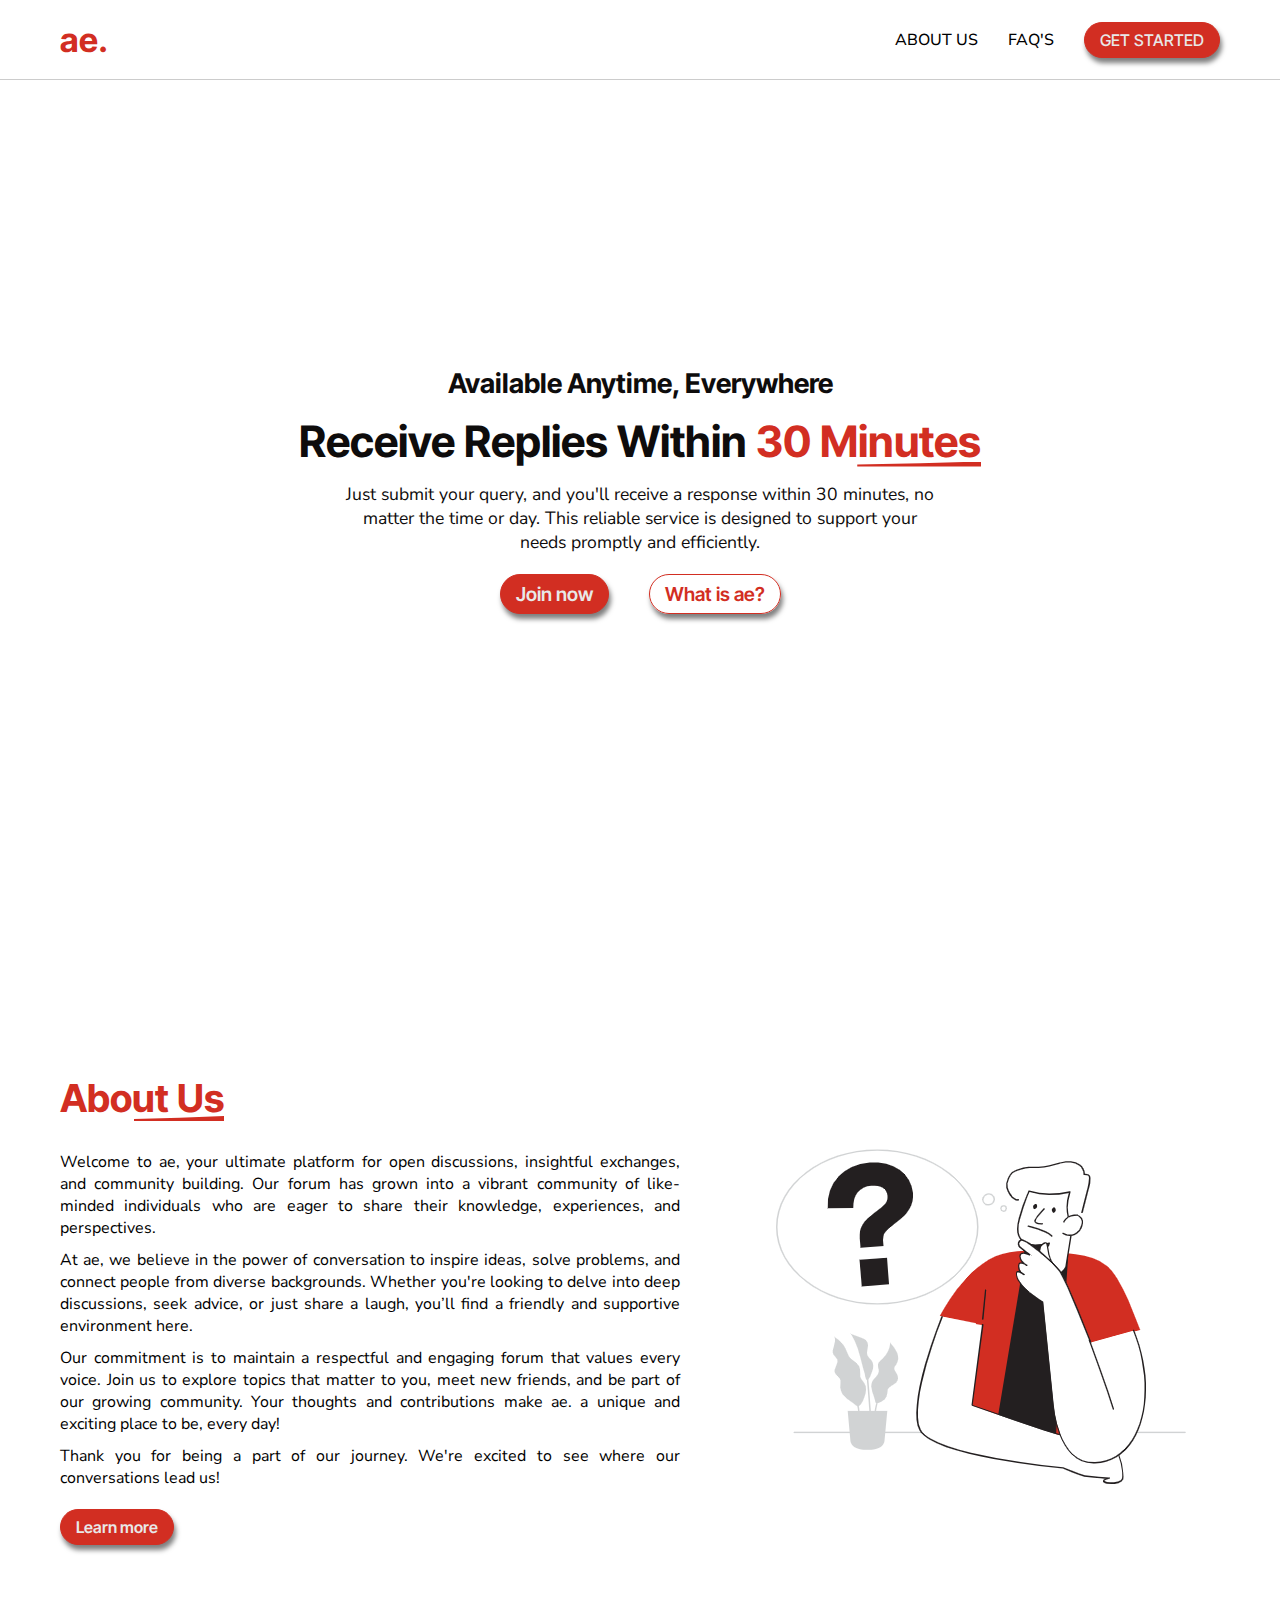
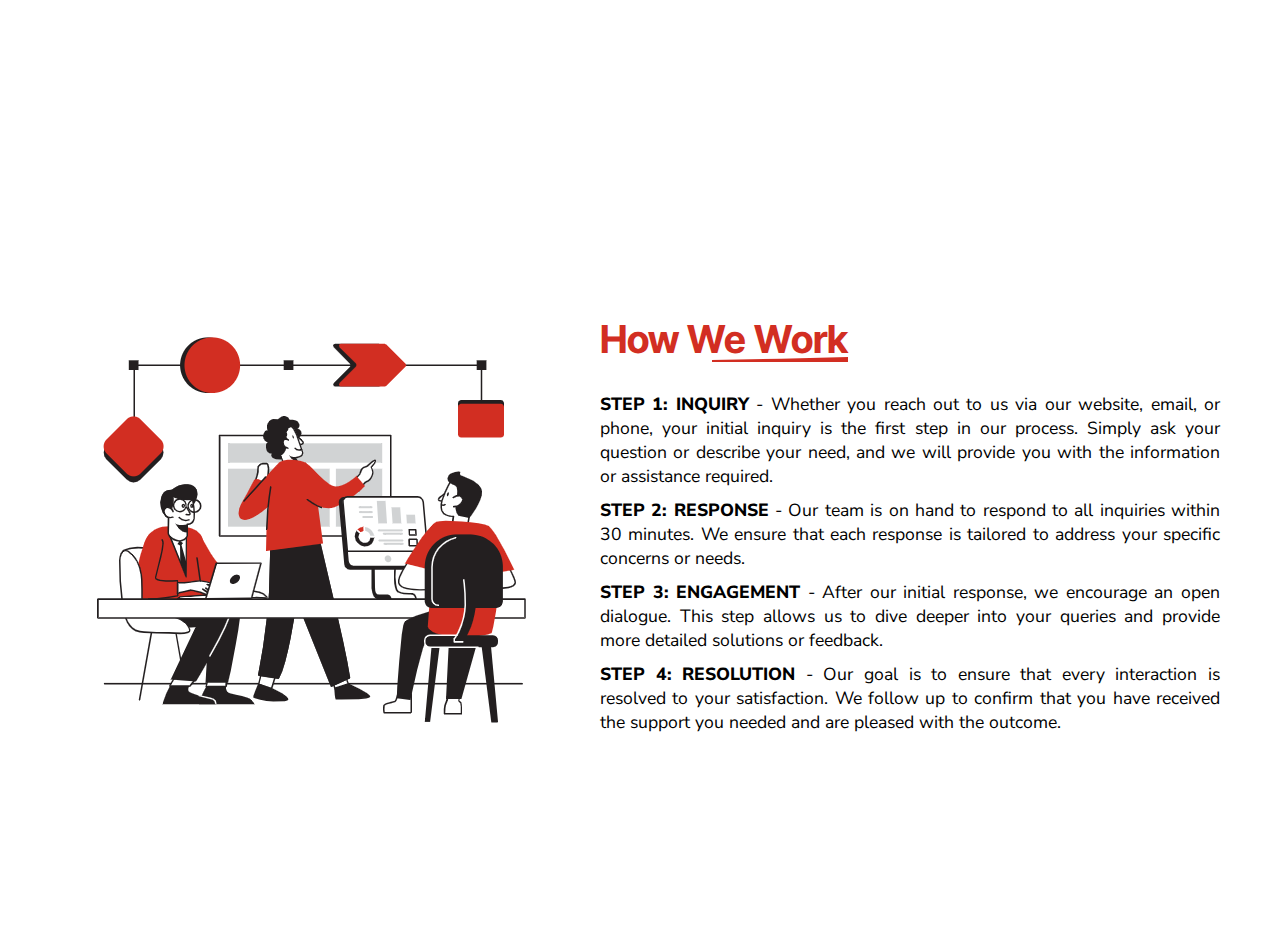
==== index.html @ 6aecea2d "Project Initialized" ====
<!DOCTYPE html>
<html lang="en">

<head>
    <meta charset="UTF-8">
    <meta http-equiv="X-UA-Compatible" content="IE=edge">
    <meta name="viewport" content="width=device-width, initial-scale=1.0">
    <title>Available Anytime - Everywhere</title>
    <link rel="stylesheet" href="assets/css/style.css">
</head>

<body>
    <nav>
        <div class="logo">ae.</div>
        <ul class="menu">
            <li><a href="about.html">About us</a></li>
            <li><a href="faq.html">FAQ's</a></li>
            <li class="btn default-btn"><a href="faq.html">Get Started</a></li>
        </ul>
    </nav>
    <div class="hero">
        <h3>Available Anytime, Everywhere</h3>
        <h2>Receive Replies Within <span class="mark">30 Minutes</span></h2>
        <p>Just submit your query, and you'll receive a response
            within 30 minutes, no matter the time or day. This reliable service is designed to support your needs
            promptly and efficiently.</p>
        <div class="buttons">
            <a href="#" class="btn default-btn">Join now</a>
            <a href="#" class="btn outline-btn">What is ae?</a>
        </div>

    </div>

    <div class="who-we-are">
        <div class="content">
            <h2><span class="mark">About Us</span></h2>
            <p>Welcome to ae, your ultimate platform for open discussions, insightful exchanges, and community
                building. Our forum has grown into a vibrant community of like-minded individuals who
                are eager to share their knowledge, experiences, and perspectives.</p>
            <p>At ae, we believe in the power of conversation to inspire ideas, solve problems, and connect people from
                diverse backgrounds. Whether you're looking to delve into deep discussions, seek advice, or just share a
                laugh, you’ll find a friendly and supportive environment here.</p>
            <p>Our commitment is to maintain a respectful and engaging forum that values every voice. Join us to explore
                topics that matter to you, meet new friends, and be part of our growing community. Your thoughts and
                contributions make ae. a unique and exciting place to be, every day!</p>
            <p>Thank you for being a part of our journey. We're excited to see where our conversations lead us!</p>
            <a href="" class="btn default-btn">Learn more</a>

        </div>
        <div class="img">
            <img src="assets/images/question.png" alt="">
        </div>
    </div>
    <div class="how-we-work">
        <div class="img">
            <img src="assets/images/work.png" alt="">
        </div>
        <div class="content">
            <h2><span class="mark">How We Work</span></h2>
            <p class="step"><span>Step 1: Inquiry</span> - Whether you reach out to us via our website,
                email, or phone,
                your initial
                inquiry is the first step in our process. Simply ask your question or describe your need, and we will
                provide you with the information or assistance required.</p>
            <p class="step"><span>Step 2: Response</span> - Our team is on hand to respond to all inquiries
                within 30
                minutes. We
                ensure that each response is tailored to address your specific concerns or needs.</p>
            <p class="step"><span>Step 3: Engagement</span> - After our initial response, we encourage an
                open dialogue.
                This step
                allows us to dive deeper into your queries and provide more detailed solutions or feedback.</p>
            <p class="step"><span>Step 4: Resolution</span> - Our goal is to ensure that every interaction
                is resolved
                to your
                satisfaction. We follow up to confirm that you have received the support you needed and are pleased with
                the outcome.</p>


        </div>

    </div>
</body>

</html>

<!--Icons : https://pixels.market/search?search=forum -->
---- assets/css/style.css ----
@import url("https://fonts.googleapis.com/css2?family=Inter+Tight:ital,wght@0,100..900;1,100..900&family=Nunito+Sans:ital,opsz,wght@0,6..12,200..1000;1,6..12,200..1000&display=swap");
* {
  margin: 0;
  padding: 0;
  box-sizing: border-box;
}

body {
  position: relative;
  font-family: "Nunito sans", sans-serif;
}
body::-webkit-scrollbar {
  width: 5px;
}
body::-webkit-scrollbar-track {
  background: #0e0c0c;
  opacity: 0.7;
}
body::-webkit-scrollbar-thumb {
  background: #d22e22;
}
body::-webkit-scrollbar-thumb:hover {
  background: #555;
}

a {
  text-decoration: none;
  color: inherit;
}

ul {
  list-style: none;
}

.mark {
  position: relative;
  color: #d22e22;
}
.mark::before {
  content: "";
  position: absolute;
  bottom: 0;
  width: 55%;
  right: 0;
  height: 5px;
  background-color: #d22e22;
  -webkit-clip-path: polygon(51% 33%, 100% 1%, 100% 100%, 70% 100%, 26% 100%, 0 100%, 0 60%);
          clip-path: polygon(51% 33%, 100% 1%, 100% 100%, 70% 100%, 26% 100%, 0 100%, 0 60%);
}

.btn {
  padding: 7px 15px;
  border: none;
  font-weight: 600;
  font-family: "Inter tight", sans-serif;
  border-radius: 20px;
  border: 1px solid #d22e22;
}
.btn.default-btn {
  background-color: #d22e22;
  box-shadow: 2px 5px 5px rgba(0, 0, 0, 0.5);
  transition: box-shadow 0.3s;
  color: #e8e8e8;
}
.btn.default-btn:hover {
  box-shadow: none;
}
.btn.outline-btn {
  background-color: transparent;
  color: #d22e22;
  box-shadow: 2px 5px 5px rgba(0, 0, 0, 0.5);
  transition: box-shadow 0.3s;
}
.btn.outline-btn:hover {
  box-shadow: none;
}

nav {
  height: 80px;
  display: flex;
  padding: 0 60px;
  align-items: center;
  border-bottom: 1px solid #ccc;
  position: -webkit-sticky;
  position: sticky;
  background-color: #fff;
  z-index: 999;
  top: 0;
}
nav .logo {
  font-size: 2.1rem;
  font-family: "Inter tight", sans-serif;
  font-weight: 700;
  color: #d22e22;
}
nav .menu {
  flex: 1;
  display: flex;
  justify-content: flex-end;
  gap: 30px;
  align-items: center;
}
nav .menu li {
  font-weight: 500;
  font-size: 1rem;
  text-transform: uppercase;
}
nav .menu li:hover:not(.btn) {
  color: #d22e22;
}

.hero {
  min-height: calc(100vh - 80px);
  display: flex;
  flex-direction: column;
  align-items: center;
  margin: auto;
  justify-content: center;
  color: #0e0c0c;
  padding: 0 60px;
}
.hero h3 {
  font-size: 1.7rem;
  font-family: "Inter tight", sans-serif;
}
.hero h2 {
  font-size: 2.7rem;
  font-family: "Inter tight", sans-serif;
  margin: 15px 0;
  position: relative;
}
.hero p {
  width: 600px;
  text-align: center;
  font-size: 1.1rem;
}
.hero .buttons {
  margin-top: 20px;
  display: flex;
  gap: 40px;
  font-size: 1.2rem;
}

.who-we-are {
  min-height: calc(100vh - 80px);
  padding: 30px 60px;
  display: flex;
  gap: 40px;
  align-items: center;
}
.who-we-are h2 {
  font-family: "Inter tight", sans-serif;
  font-size: 2.4rem;
  margin-bottom: 30px;
}
.who-we-are p {
  margin: 10px 0;
  font-size: 1rem;
  text-align: justify;
}
.who-we-are .btn {
  display: inline-block;
  margin-top: 10px;
}

.how-we-work {
  min-height: calc(100vh - 80px);
  padding: 30px 60px;
  display: flex;
  gap: 40px;
  align-items: center;
}
.how-we-work h2 {
  font-family: "Inter tight", sans-serif;
  font-size: 2.4rem;
  margin-bottom: 30px;
}
.how-we-work p {
  margin: 10px 0;
  font-size: 1rem;
  text-align: justify;
}
.how-we-work p.step {
  font-size: 1.1rem;
}
.how-we-work p.step span {
  font-weight: 800;
  text-transform: uppercase;
}/*# sourceMappingURL=style.css.map */
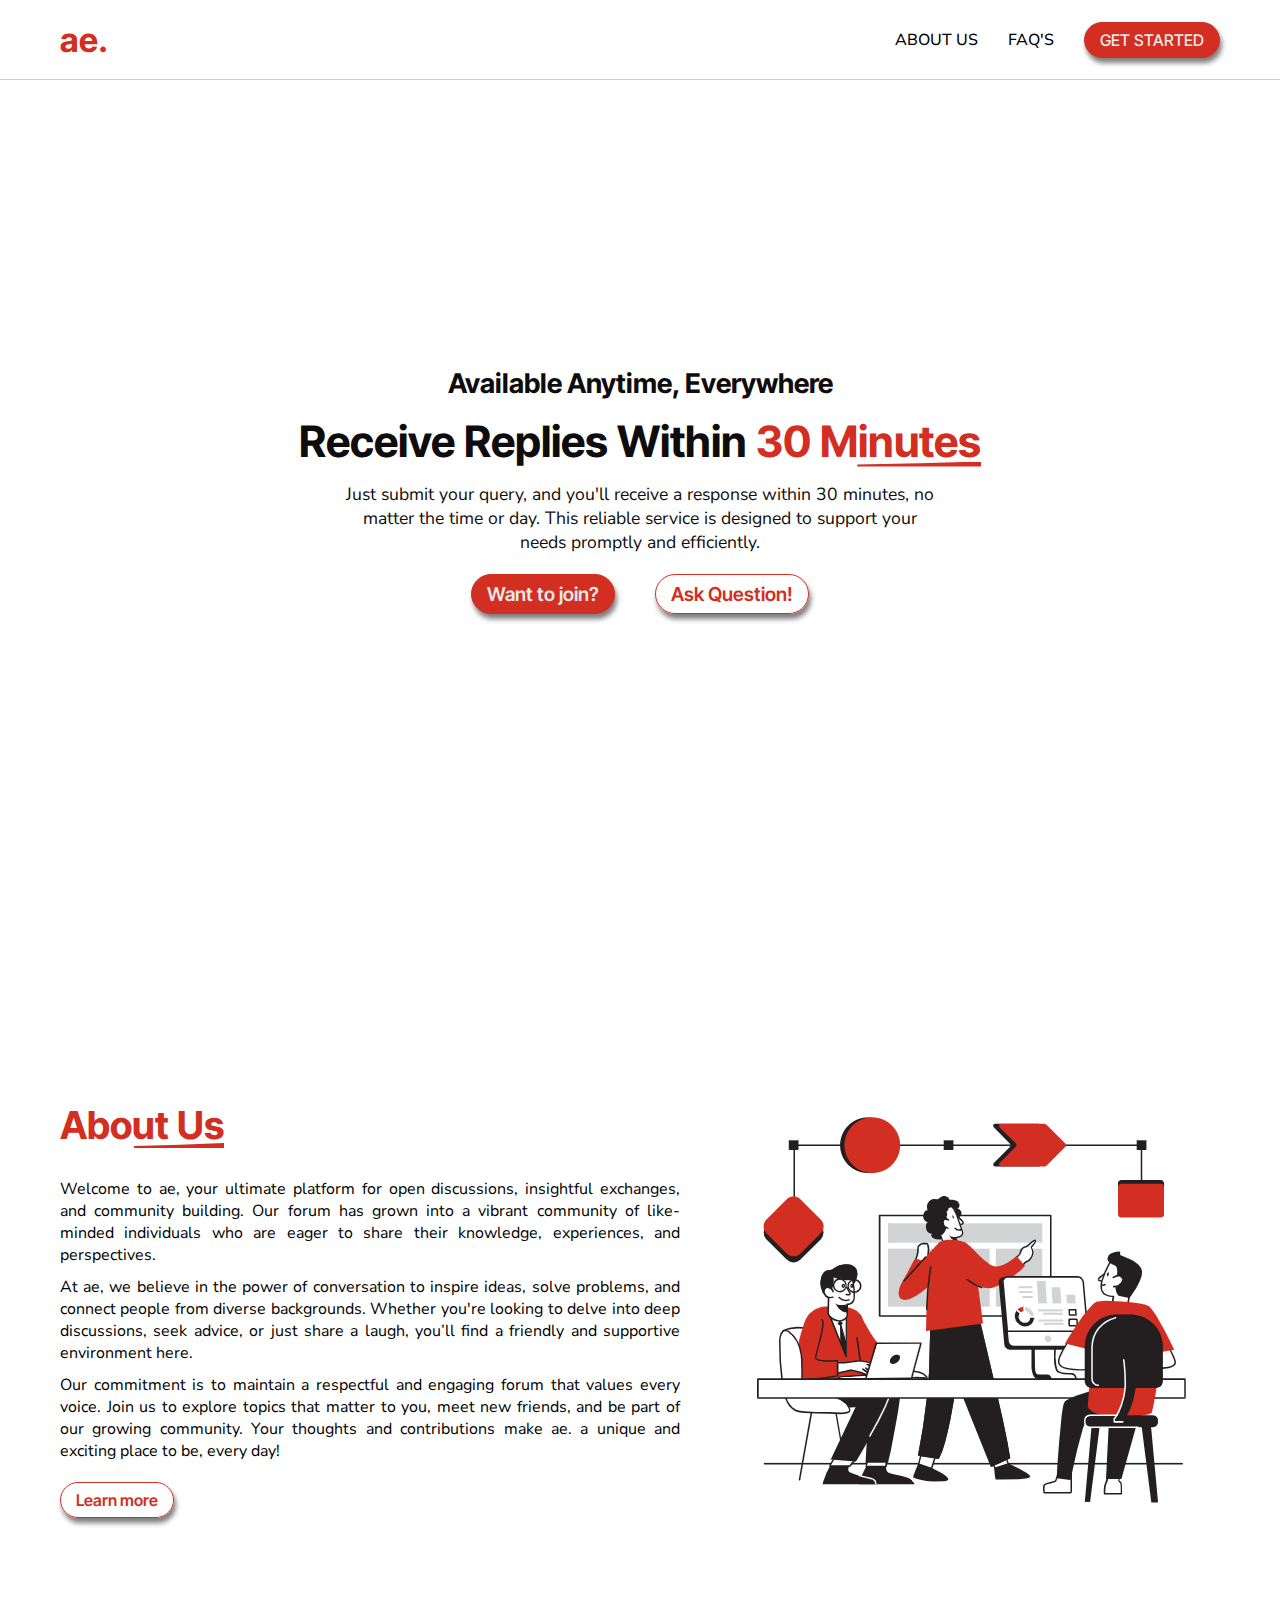
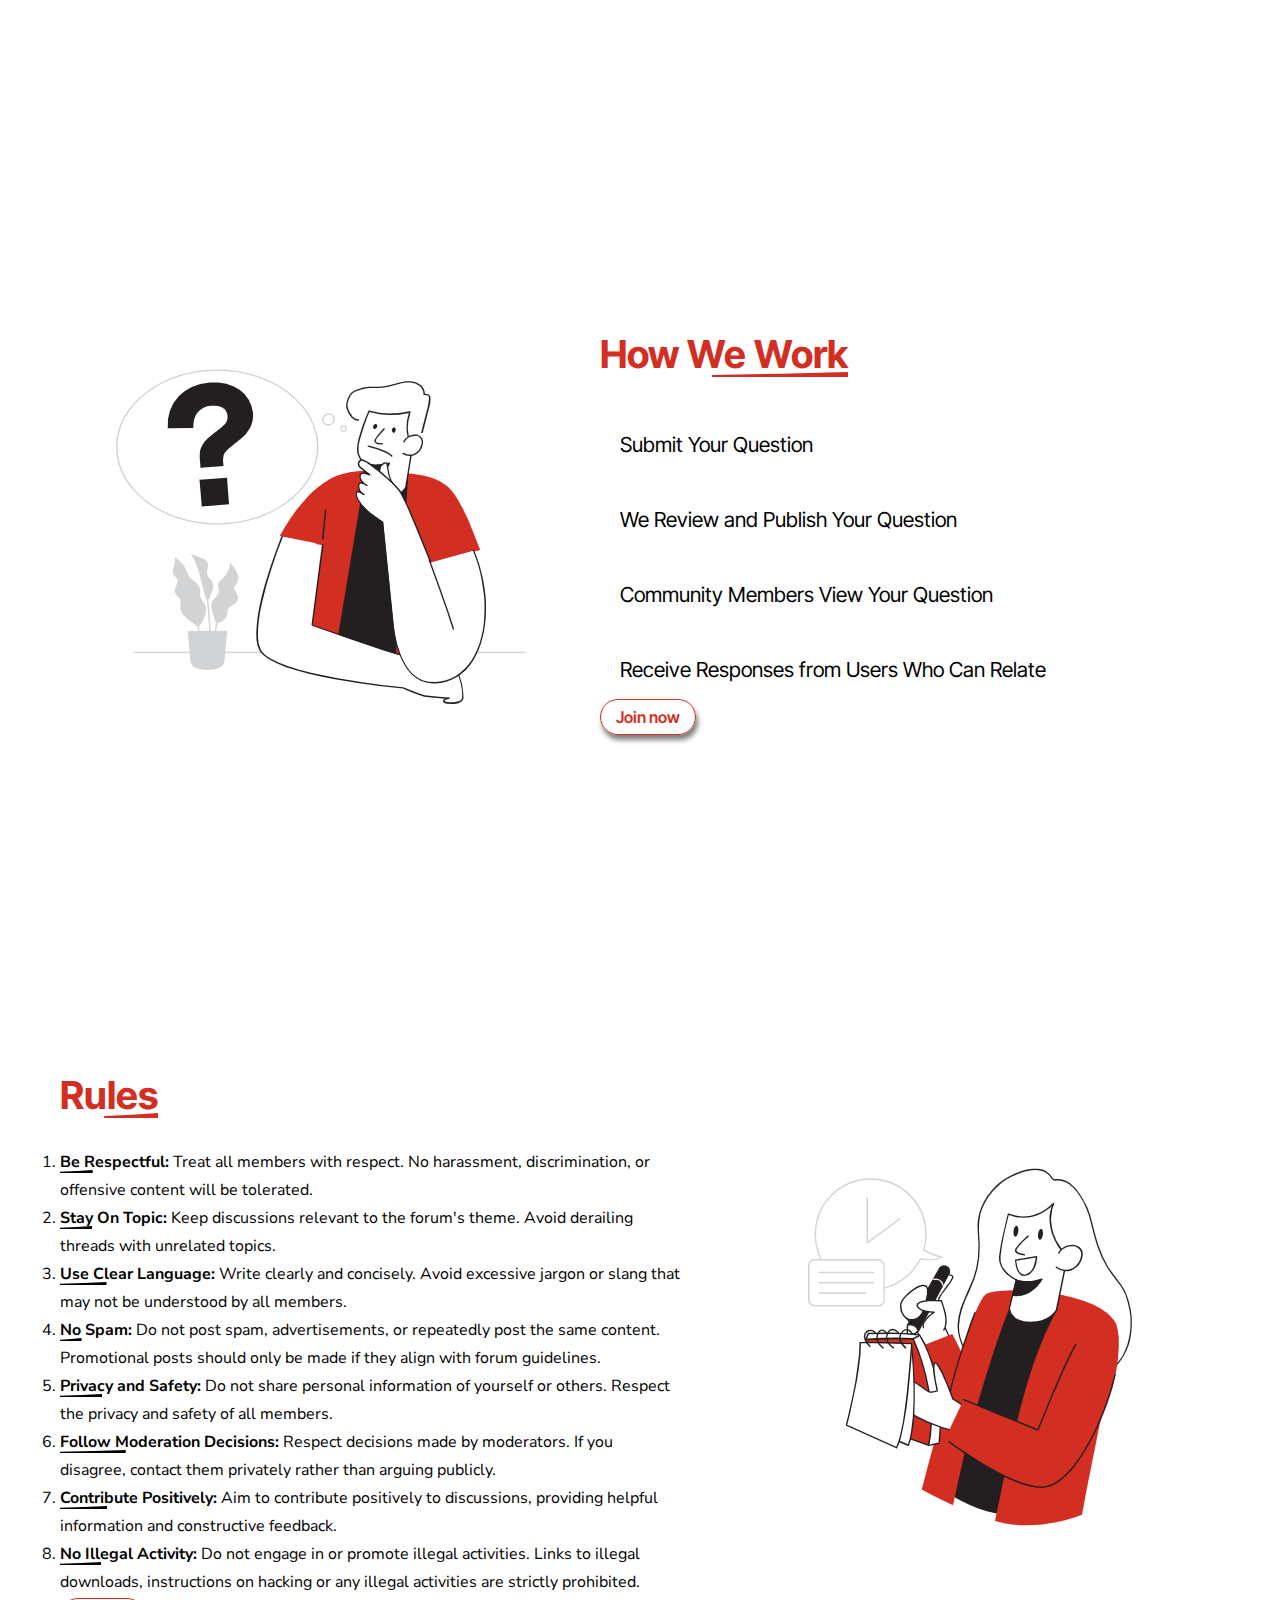
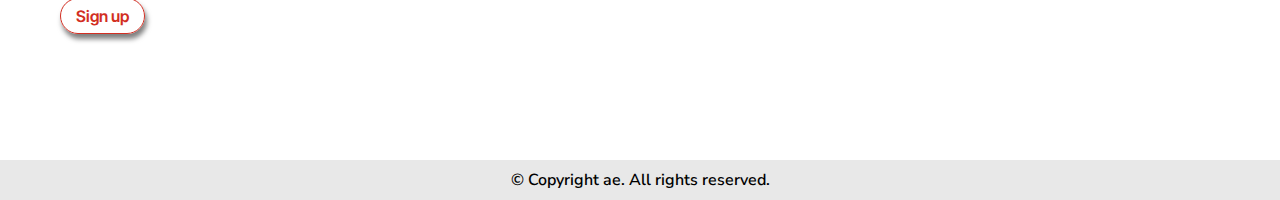
==== commit f461cc1f: "All front pages added" ====
--- a/index.html
+++ b/index.html
@@ -7,15 +7,18 @@
     <meta name="viewport" content="width=device-width, initial-scale=1.0">
     <title>Available Anytime - Everywhere</title>
     <link rel="stylesheet" href="assets/css/style.css">
+    <link rel="stylesheet" href="https://cdnjs.cloudflare.com/ajax/libs/font-awesome/6.4.0/css/all.min.css"
+        integrity="sha512-iecdLmaskl7CVkqkXNQ/ZH/XLlvWZOJyj7Yy7tcenmpD1ypASozpmT/E0iPtmFIB46ZmdtAc9eNBvH0H/ZpiBw=="
+        crossorigin="anonymous" referrerpolicy="no-referrer" />
 </head>
 
 <body>
     <nav>
-        <div class="logo">ae.</div>
+        <a href="index.html" class="logo">ae.</a>
         <ul class="menu">
             <li><a href="about.html">About us</a></li>
             <li><a href="faq.html">FAQ's</a></li>
-            <li class="btn default-btn"><a href="faq.html">Get Started</a></li>
+            <li class="btn default-btn"><a href="login.html">Get Started</a></li>
         </ul>
     </nav>
     <div class="hero">
@@ -25,12 +28,10 @@
             within 30 minutes, no matter the time or day. This reliable service is designed to support your needs
             promptly and efficiently.</p>
         <div class="buttons">
-            <a href="#" class="btn default-btn">Join now</a>
-            <a href="#" class="btn outline-btn">What is ae?</a>
+            <a href="register.html" class="btn default-btn">Want to join?</a>
+            <a href="#" class="btn outline-btn">Ask Question!</a>
         </div>
-
     </div>
-
     <div class="who-we-are">
         <div class="content">
             <h2><span class="mark">About Us</span></h2>
@@ -43,9 +44,7 @@
             <p>Our commitment is to maintain a respectful and engaging forum that values every voice. Join us to explore
                 topics that matter to you, meet new friends, and be part of our growing community. Your thoughts and
                 contributions make ae. a unique and exciting place to be, every day!</p>
-            <p>Thank you for being a part of our journey. We're excited to see where our conversations lead us!</p>
-            <a href="" class="btn default-btn">Learn more</a>
-
+            <a href="about.html" class="btn outline-btn">Learn more</a>
         </div>
         <div class="img">
             <img src="assets/images/question.png" alt="">
@@ -57,31 +56,84 @@
         </div>
         <div class="content">
             <h2><span class="mark">How We Work</span></h2>
-            <p class="step"><span>Step 1: Inquiry</span> - Whether you reach out to us via our website,
-                email, or phone,
-                your initial
-                inquiry is the first step in our process. Simply ask your question or describe your need, and we will
-                provide you with the information or assistance required.</p>
-            <p class="step"><span>Step 2: Response</span> - Our team is on hand to respond to all inquiries
-                within 30
-                minutes. We
-                ensure that each response is tailored to address your specific concerns or needs.</p>
-            <p class="step"><span>Step 3: Engagement</span> - After our initial response, we encourage an
-                open dialogue.
-                This step
-                allows us to dive deeper into your queries and provide more detailed solutions or feedback.</p>
-            <p class="step"><span>Step 4: Resolution</span> - Our goal is to ensure that every interaction
-                is resolved
-                to your
-                satisfaction. We follow up to confirm that you have received the support you needed and are pleased with
-                the outcome.</p>
+            <div class="steps">
+                <div class="step">
+                    <span>1</span>
+                    Submit Your Question
+                    <i class="fa fa-chevron-right"></i>
+                </div>
+                <div class="step">
+                    <span>2</span>
+                    We Review and Publish Your Question
+                    <i class="fa fa-chevron-right"></i>
+                </div>
+                <div class="step">
+                    <span>3</span>
+                    Community Members View Your Question
+                    <i class="fa fa-chevron-right"></i>
+                </div>
+                <div class="step">
+                    <span>4</span>
+                    Receive Responses from Users Who Can Relate
+                    <i class="fa fa-chevron-right"></i>
+                </div>
+            </div>
+            <a href="" class="btn outline-btn">Join now</a>
+        </div>
+    </div>
 
+    <div class="rules">
 
+        <div class="content">
+            <h2><span class="mark">Rules</span></h2>
+
+            <ol class="all-rules">
+                <li><strong class="mark2">Be Respectful:</strong> Treat all members with respect. No harassment,
+                    discrimination, or
+                    offensive content
+                    will be tolerated.</li>
+                <li><strong class="mark2">Stay On Topic:</strong> Keep discussions relevant to the forum's theme. Avoid
+                    derailing
+                    threads with
+                    unrelated topics.</li>
+                <li><strong class="mark2">Use Clear Language:</strong> Write clearly and concisely. Avoid excessive
+                    jargon or slang
+                    that may not be
+                    understood by all members.</li>
+                <li><strong class="mark2">No Spam:</strong> Do not post spam, advertisements, or repeatedly post the
+                    same content.
+                    Promotional posts
+                    should only be made if they align with forum guidelines.</li>
+                <li><strong class="mark2">Privacy and Safety:</strong> Do not share personal information of yourself or
+                    others.
+                    Respect the privacy and
+                    safety of all members.</li>
+                <li><strong class="mark2">Follow Moderation Decisions:</strong> Respect decisions made by moderators. If
+                    you disagree,
+                    contact them
+                    privately rather than arguing publicly.</li>
+                <li><strong class="mark2">Contribute Positively:</strong> Aim to contribute positively to discussions,
+                    providing
+                    helpful information
+                    and constructive feedback.</li>
+                <li><strong class="mark2">No Illegal Activity:</strong> Do not engage in or promote illegal activities.
+                    Links to
+                    illegal downloads,
+                    instructions on hacking or any illegal activities are strictly prohibited.</li>
+            </ol>
+            <a href="" class="btn outline-btn">Sign up</a>
         </div>
+        <div class="img">
+            <img src="assets/images/rules.png" alt="">
+        </div>
+    </div>
 
-    </div>
+    <footer>
+        <span>
+            © Copyright ae. All rights reserved.</span>
+        </span>
+    </footer>
 </body>
 
 </html>
-
-<!--Icons : https://pixels.market/search?search=forum -->+<!--Icons : https://pixels.market -->--- a/assets/css/style.css
+++ b/assets/css/style.css
@@ -48,6 +48,22 @@
           clip-path: polygon(51% 33%, 100% 1%, 100% 100%, 70% 100%, 26% 100%, 0 100%, 0 60%);
 }
 
+.mark2 {
+  position: relative;
+  color: #000;
+}
+.mark2::before {
+  content: "";
+  position: absolute;
+  bottom: 0;
+  width: 30%;
+  left: 0;
+  height: 3px;
+  background-color: #000;
+  -webkit-clip-path: polygon(26% 100%, 0 100%, 0 60%, 51% 33%, 100% 1%, 100% 100%, 70% 100%);
+          clip-path: polygon(26% 100%, 0 100%, 0 60%, 51% 33%, 100% 1%, 100% 100%, 70% 100%);
+}
+
 .btn {
   padding: 7px 15px;
   border: none;
@@ -55,6 +71,7 @@
   font-family: "Inter tight", sans-serif;
   border-radius: 20px;
   border: 1px solid #d22e22;
+  cursor: pointer;
 }
 .btn.default-btn {
   background-color: #d22e22;
@@ -72,6 +89,16 @@
   transition: box-shadow 0.3s;
 }
 .btn.outline-btn:hover {
+  box-shadow: none;
+}
+.btn.secondary-btn {
+  background-color: #fff;
+  color: #d22e22;
+  box-shadow: 2px 5px 5px rgba(0, 0, 0, 0.5);
+  transition: box-shadow 0.3s;
+  border: 1px solid #fff;
+}
+.btn.secondary-btn:hover {
   box-shadow: none;
 }
 
@@ -105,6 +132,10 @@
   font-size: 1rem;
   text-transform: uppercase;
 }
+nav .menu li.active {
+  color: #d22e22;
+  font-weight: 800;
+}
 nav .menu li:hover:not(.btn) {
   color: #d22e22;
 }
@@ -148,17 +179,23 @@
   gap: 40px;
   align-items: center;
 }
-.who-we-are h2 {
+.who-we-are img {
+  width: 500px;
+}
+.who-we-are .content {
+  float: 1;
+}
+.who-we-are .content h2 {
   font-family: "Inter tight", sans-serif;
   font-size: 2.4rem;
   margin-bottom: 30px;
 }
-.who-we-are p {
+.who-we-are .content p {
   margin: 10px 0;
   font-size: 1rem;
   text-align: justify;
 }
-.who-we-are .btn {
+.who-we-are .content .btn {
   display: inline-block;
   margin-top: 10px;
 }
@@ -170,20 +207,195 @@
   gap: 40px;
   align-items: center;
 }
-.how-we-work h2 {
+.how-we-work img {
+  width: 500px;
+}
+.how-we-work .content {
+  flex: 1;
+}
+.how-we-work .content h2 {
   font-family: "Inter tight", sans-serif;
   font-size: 2.4rem;
   margin-bottom: 30px;
 }
-.how-we-work p {
-  margin: 10px 0;
+.how-we-work .content .steps {
+  display: flex;
+  flex-direction: column;
+}
+.how-we-work .content .steps .step {
+  font-size: 1.3rem;
+  position: relative;
+  margin: 25px 0;
+  font-family: "Inter tight", sans-serif;
+  padding-left: 20px;
+  display: flex;
+  align-items: center;
+  justify-content: space-between;
+}
+.how-we-work .content .steps .step i {
+  color: #d22e22;
+  transition: 0.3s linear;
+  position: absolute;
+  right: 30px;
+}
+.how-we-work .content .steps .step span {
+  font-size: 4.5rem;
+  position: absolute;
+  top: 50%;
+  transform: translateY(-50%);
+  color: #d22e22;
+  opacity: 0;
+  transition: opacity 0.3s;
+}
+.how-we-work .content .steps .step:hover i {
+  right: 0;
+}
+.how-we-work .content .steps .step:hover span {
+  opacity: 0.4;
+}
+
+.rules {
+  min-height: calc(100vh - 80px);
+  padding: 30px 60px;
+  display: flex;
+  gap: 40px;
+  align-items: center;
+}
+.rules img {
+  width: 500px;
+}
+.rules .content {
+  flex: 1;
+}
+.rules .content h2 {
+  font-family: "Inter tight", sans-serif;
+  font-size: 2.4rem;
+  margin-bottom: 30px;
+}
+.rules .content .all-rules {
+  line-height: 28px;
+  margin-bottom: 10px;
+}
+
+footer {
+  height: 40px;
+  display: flex;
+  justify-content: center;
+  align-items: center;
+  background-color: #e8e8e8;
+  font-weight: 600;
+}
+
+section {
+  min-height: calc(100vh - 80px);
+  padding: 30px 60px;
+}
+section > h2 {
+  text-align: center;
+  font-size: 2.4rem;
+  margin-bottom: 30px;
+}
+section .section-info {
+  display: flex;
+  gap: 40px;
+}
+section .section-info img {
+  width: 500px;
+}
+section .section-info p {
+  margin-bottom: 20px;
+}
+section .section-info h2 {
+  margin-bottom: 8px;
+}
+
+.all-faqs .single-faq {
+  height: 40px;
+  overflow: hidden;
+  margin: 20px 0;
+  transition: height 0.3s;
+}
+.all-faqs .single-faq.open {
+  height: auto;
+}
+.all-faqs .single-faq .faq-ques {
+  height: 40px;
+  background-color: #d22e22;
+  color: #fff;
+  display: flex;
+  font-size: 1.1rem;
+  align-items: center;
+  padding: 0 15px;
+  justify-content: space-between;
+  cursor: pointer;
+}
+.all-faqs .single-faq .faq-ques span {
+  font-size: 1.4rem;
+}
+.all-faqs .single-faq .faq-ans {
+  padding: 15px;
+  border: 1px solid #0e0c0c;
+  border-top: none;
+}
+
+.auth-box {
+  min-height: calc(100vh - 80px - 40px);
+  padding: 30px 60px;
+  display: flex;
+  justify-content: center;
+  align-items: center;
+}
+.auth-box form {
+  width: 400px;
+  min-height: 200px;
+  background-color: #d22e22;
+  padding: 30px 35px;
+  color: #fff;
+  border-radius: 50px;
+  filter: drop-shadow(5px 7px 5px #d22e22);
+}
+.auth-box form h2 {
+  -webkit-text-emphasis: ce;
+          text-emphasis: ce;
+  font-family: "Inter tight", sans-serif;
+  margin-bottom: 20px;
+}
+.auth-box form .formGroup {
+  width: 100%;
+  border: 1px solid #fff;
+  padding: 20px 10px;
+  margin-bottom: 18px;
+  position: relative;
+}
+.auth-box form .formGroup label {
+  position: absolute;
+  pointer-events: none;
+  left: 10px;
+  top: 50%;
+  transition: 0.15s linear;
+  transform: translateY(-50%);
+}
+.auth-box form .formGroup input {
+  width: 100%;
+  outline: none;
+  border: none;
+  background-color: transparent;
+  color: #fff;
   font-size: 1rem;
-  text-align: justify;
-}
-.how-we-work p.step {
-  font-size: 1.1rem;
-}
-.how-we-work p.step span {
-  font-weight: 800;
-  text-transform: uppercase;
+}
+.auth-box form .formGroup input:focus + label, .auth-box form .formGroup input:valid + label {
+  top: 15px;
+  font-size: 0.8rem;
+}
+.auth-box form .formGroup i {
+  position: absolute;
+  right: 2%;
+  top: 50%;
+  transform: translateY(-50%);
+  cursor: pointer;
+}
+.auth-box .links {
+  display: flex;
+  justify-content: space-between;
+  margin-top: 18px;
 }/*# sourceMappingURL=style.css.map */